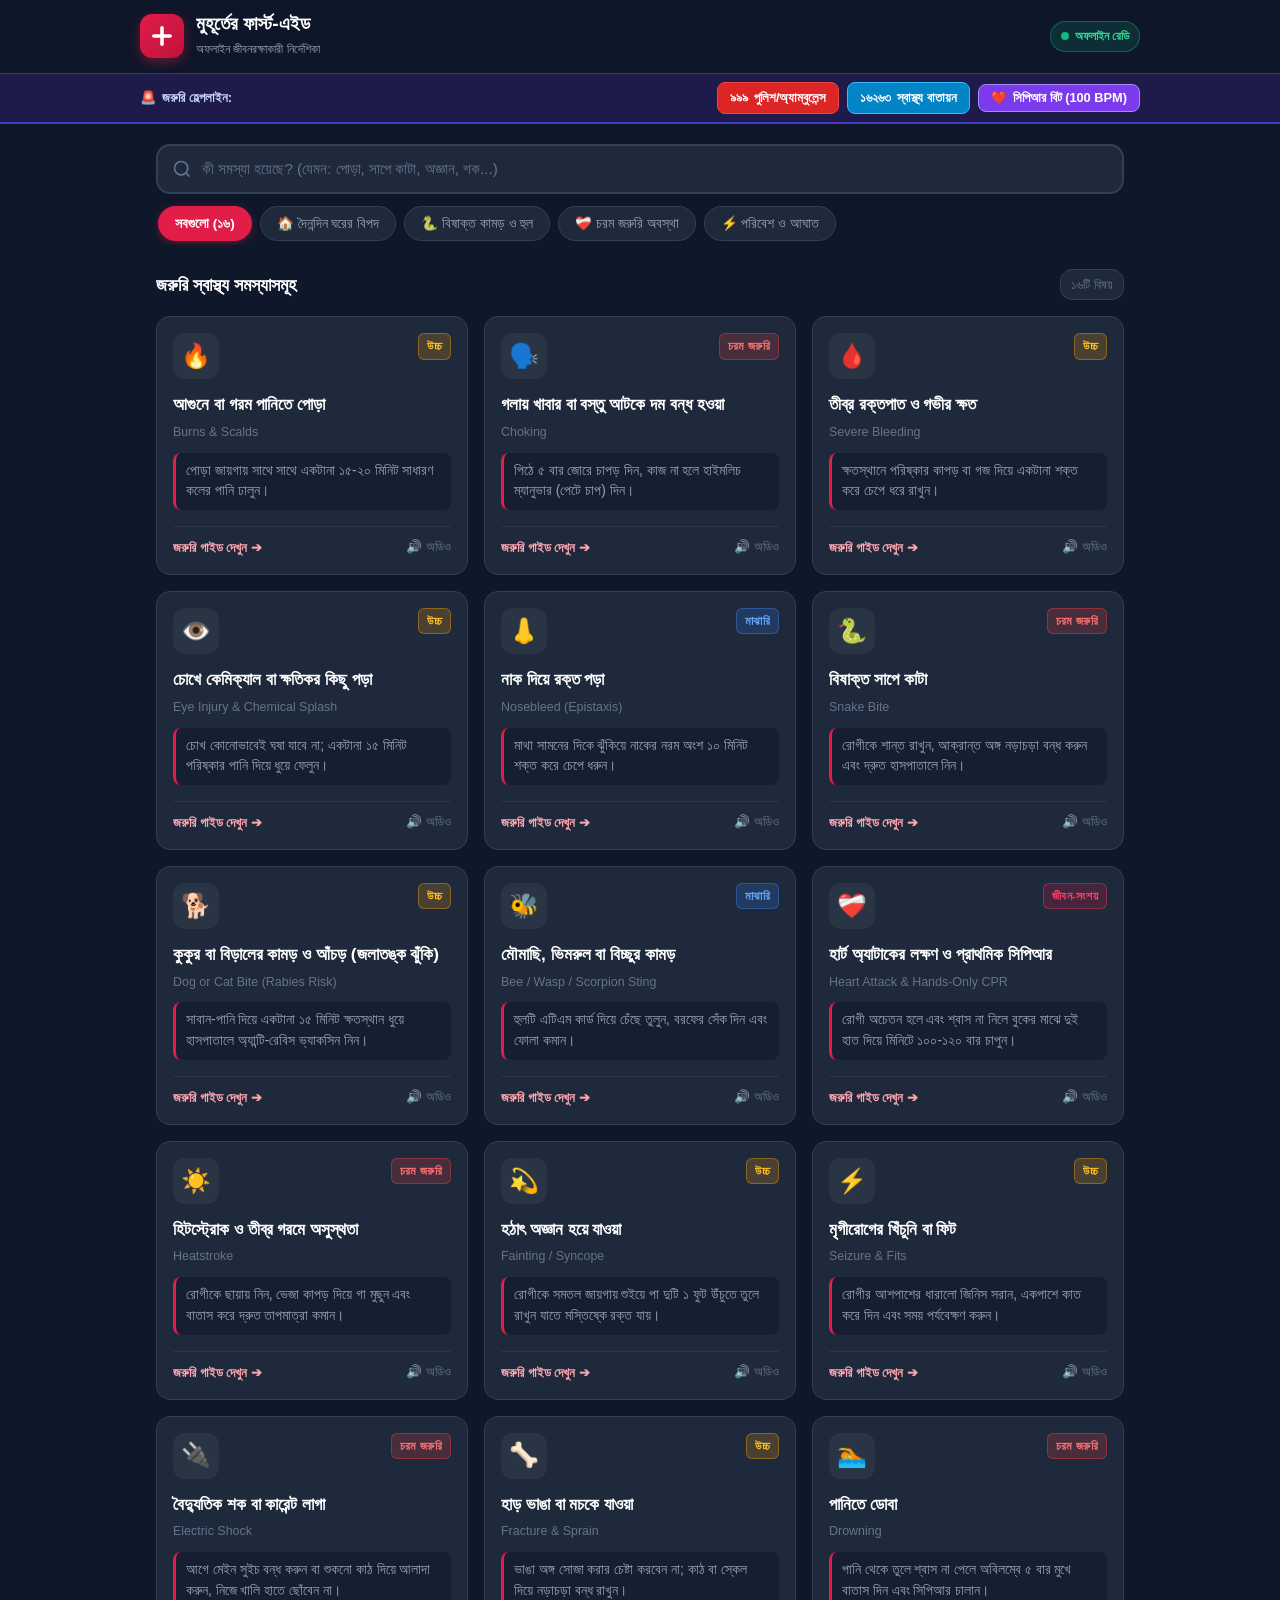
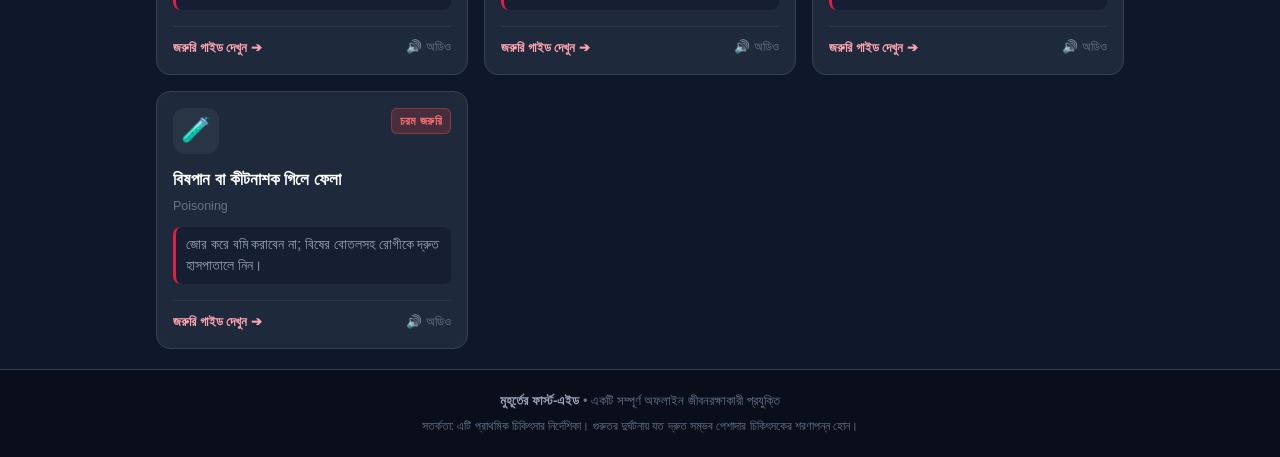
==== 1_FirstAid_App/index.html @ a6c72827 "feat: complete progressive web apps suite (FirstAid, ZeroWasteChef, WattSaver)" ====
<!DOCTYPE html>
<html lang="bn">
<head>
  <meta charset="UTF-8">
  <meta name="viewport" content="width=device-width, initial-scale=1.0, maximum-scale=1.0, user-scalable=no, viewport-fit=cover">
  <meta name="theme-color" content="#e11d48">
  <meta name="apple-mobile-web-app-capable" content="yes">
  <meta name="apple-mobile-web-app-status-bar-style" content="black-translucent">
  <meta name="description" content="বিপদের মুহূর্তে সঠিক প্রাথমিক চিকিৎসা ও জীবনরক্ষাকারী অফলাইন নির্দেশিকা। ইন্টারনেট ছাড়াই সম্পূর্ণ কার্যকর।">
  <title>মুহূর্তের ফার্স্ট-এইড | অফলাইন জরুরি প্রাথমিক চিকিৎসা</title>

  <!-- PWA Manifest & Icons -->
  <link rel="manifest" href="manifest.json">
  <link rel="icon" type="image/svg+xml" href="icons/favicon.svg">
  <link rel="apple-touch-icon" href="icons/icon-192.png">

  <!-- Stylesheet -->
  <link rel="stylesheet" href="style.css">
</head>
<body>
  <!-- Top App Navigation -->
  <header class="app-header">
    <div class="header-container">
      <div class="logo-area">
        <div class="logo-icon">
          <svg viewBox="0 0 24 24" width="28" height="28" fill="currentColor">
            <path d="M19 10.5h-5.5V5c0-.83-.67-1.5-1.5-1.5s-1.5.67-1.5 1.5v5.5H5c-.83 0-1.5.67-1.5 1.5s.67 1.5 1.5 1.5h5.5V19c0 .83.67 1.5 1.5 1.5s1.5-.67 1.5-1.5v-5.5H19c.83 0 1.5-.67 1.5-1.5s-.67-1.5-1.5-1.5z"/>
          </svg>
        </div>
        <div class="logo-text">
          <h1>মুহূর্তের ফার্স্ট-এইড</h1>
          <span class="tagline">অফলাইন জীবনরক্ষাকারী নির্দেশিকা</span>
        </div>
      </div>

      <div class="header-actions">
        <span class="offline-badge" id="offlineBadge" title="ইন্টারনেট ছাড়াই চলবে">
          <span class="pulse-dot"></span> অফলাইন রেডি
        </span>
        <button id="installBtn" class="btn-install" style="display: none;">
          <svg width="18" height="18" viewBox="0 0 24 24" fill="none" stroke="currentColor" stroke-width="2">
            <path d="M21 15v4a2 2 0 0 1-2 2H5a2 2 0 0 1-2-2v-4"></path>
            <polyline points="7 10 12 15 17 10"></polyline>
            <line x1="12" y1="15" x2="12" y2="3"></line>
          </svg>
          <span>অ্যাপ ইনস্টল</span>
        </button>
      </div>
    </div>
  </header>

  <!-- Sticky Emergency Quick Hotline Bar -->
  <div class="emergency-bar">
    <div class="emergency-bar-inner">
      <div class="emergency-alert-tag">
        <span class="alert-blink">🚨</span> <strong>জরুরি হেল্পলাইন:</strong>
      </div>
      <div class="hotline-links">
        <a href="tel:999" class="hotline-chip chip-999" title="জাতীয় জরুরি সেবা কল">
          <span class="chip-num">৯৯৯</span>
          <span class="chip-label">পুলিশ/অ্যাম্বুলেন্স</span>
        </a>
        <a href="tel:16263" class="hotline-chip chip-health" title="স্বাস্থ্য বাতায়ন সরকারি স্বাস্থ্য সেবা">
          <span class="chip-num">১৬২৬৩</span>
          <span class="chip-label">স্বাস্থ্য বাতায়ন</span>
        </a>
        <button id="btnCprRhythm" class="hotline-chip chip-cpr" title="সিপিআরের সঠিক রিদম শুনুন">
          <span class="chip-num">❤️</span>
          <span class="chip-label">সিপিআর বিট (100 BPM)</span>
        </button>
      </div>
    </div>
  </div>

  <main class="main-content">
    <!-- Hero / Search Section -->
    <section class="search-section">
      <div class="search-box">
        <svg class="search-icon" width="20" height="20" viewBox="0 0 24 24" fill="none" stroke="currentColor" stroke-width="2">
          <circle cx="11" cy="11" r="8"></circle>
          <line x1="21" y1="21" x2="16.65" y2="16.65"></line>
        </svg>
        <input 
          type="search" 
          id="searchInput" 
          placeholder="কী সমস্যা হয়েছে? (যেমন: পোড়া, সাপে কাটা, অজ্ঞান, শক...)" 
          autocomplete="off"
        >
        <button id="clearSearchBtn" class="clear-search" style="display: none;">✕</button>
      </div>

      <!-- Category Filter Pills -->
      <div class="category-scroll">
        <div class="category-pills" id="categoryPills">
          <button class="pill-btn active" data-category="all">সবগুলো (১৬)</button>
          <button class="pill-btn" data-category="home">🏠 দৈনন্দিন ঘরের বিপদ</button>
          <button class="pill-btn" data-category="bites">🐍 বিষাক্ত কামড় ও হুল</button>
          <button class="pill-btn" data-category="critical">❤️‍🩹 চরম জরুরি অবস্থা</button>
          <button class="pill-btn" data-category="trauma">⚡ পরিবেশ ও আঘাত</button>
        </div>
      </div>
    </section>

    <!-- Emergency Cases Grid -->
    <section class="cases-section">
      <div class="section-title-bar">
        <h2 id="sectionTitle">জরুরি স্বাস্থ্য সমস্যাসমূহ</h2>
        <span class="item-count" id="itemCount">১৬টি বিষয়</span>
      </div>

      <div class="cases-grid" id="casesGrid">
        <!-- Rendered dynamically by app.js -->
      </div>

      <!-- No Results State -->
      <div class="no-results" id="noResults" style="display: none;">
        <div class="no-results-icon">🔍</div>
        <h3>কোনো তথ্য খুঁজে পাওয়া যায়নি</h3>
        <p>অন্য কোনো শব্দ দিয়ে সার্চ করুন অথবা সরাসরি নিচের জরুরি নম্বরে কল করুন।</p>
        <a href="tel:999" class="btn-primary-call">জরুরি ৯৯৯ কল দিন</a>
      </div>
    </section>
  </main>

  <!-- Detail Modal / Drawer -->
  <div class="modal-overlay" id="detailModal" aria-hidden="true">
    <div class="modal-card">
      <!-- Modal Header -->
      <div class="modal-header">
        <div class="modal-title-wrap">
          <span class="modal-icon" id="modalIcon">🔥</span>
          <div>
            <span class="modal-category" id="modalCategory">দৈনন্দিন দুর্ঘটনা</span>
            <h3 class="modal-title" id="modalTitle">আগুনে বা গরম পানিতে পোড়া</h3>
            <span class="modal-sub" id="modalSub">Burns & Scalds</span>
          </div>
        </div>
        <button class="modal-close" id="modalCloseBtn" aria-label="বন্ধ করুন">✕</button>
      </div>

      <!-- Quick Audio Bar -->
      <div class="modal-audio-bar">
        <div class="audio-status">
          <span class="audio-wave-icon">🔊</span>
          <span id="audioStatusText">জরুরি বাংলায় শুনুন:</span>
        </div>
        <button id="voicePlayBtn" class="btn-voice">
          <span class="voice-btn-text">শুনুন</span>
        </button>
      </div>

      <!-- Modal Body -->
      <div class="modal-body">
        <!-- Quick Summary Box -->
        <div class="quick-summary-box">
          <strong>⚡ একনজরে করণীয়:</strong>
          <p id="modalQuickSummary">পোড়া জায়গায় সাথে সাথে একটানা ১৫-২০ মিনিট সাধারণ কলের পানি ঢালুন।</p>
        </div>

        <!-- Section: Do's (করণীয়) -->
        <div class="detail-block block-dos">
          <div class="block-heading">
            <span class="block-icon do-icon">✓</span>
            <h4>অবিলম্বে কী করবেন (সঠিক পদক্ষেপ)</h4>
          </div>
          <ol class="steps-list" id="modalDosList">
            <!-- Injected via JS -->
          </ol>
        </div>

        <!-- Section: Don'ts (বর্জনীয় / মারাত্মক ভুল) -->
        <div class="detail-block block-donts">
          <div class="block-heading">
            <span class="block-icon dont-icon">✕</span>
            <h4>মারাত্মক ভুল! যা ভুলেও করবেন না</h4>
          </div>
          <ul class="warning-list" id="modalDontsList">
            <!-- Injected via JS -->
          </ul>
        </div>

        <!-- Section: Hospital Red Flags -->
        <div class="detail-block block-hospital">
          <div class="block-heading">
            <span class="block-icon hospital-icon">🏥</span>
            <h4>কখন দ্রুত হাসপাতালে নেবেন</h4>
          </div>
          <ul class="hospital-list" id="modalHospitalList">
            <!-- Injected via JS -->
          </ul>
        </div>
      </div>

      <!-- Modal Footer Call Action -->
      <div class="modal-footer">
        <a href="tel:999" class="btn-emergency-action">
          <span>🚨 সাহায্য দরকার? ৯৯৯ ডায়াল করুন</span>
        </a>
      </div>
    </div>
  </div>

  <!-- CPR Beat Metronome Modal -->
  <div class="modal-overlay" id="cprModal" aria-hidden="true">
    <div class="modal-card cpr-card">
      <div class="modal-header">
        <div class="modal-title-wrap">
          <span class="modal-icon">❤️‍🩹</span>
          <div>
            <h3 class="modal-title">সিপিআর স্পিড গাইড</h3>
            <span class="modal-sub">সঠিক রিদমে বুকের চাপ বজায় রাখুন (১০০-১২০ BPM)</span>
          </div>
        </div>
        <button class="modal-close" id="cprCloseBtn">✕</button>
      </div>
      <div class="cpr-body">
        <p class="cpr-instructions">
          রোগী অচেতন ও শ্বাসহীন হলে বুকের ঠিক মাঝখানে দুই হাতের তালু দিয়ে নিচের স্পন্দনের তালে তালে প্রতি মিনিটে ১০০-১২০ বার জোরে চাপ দিন (Push Hard & Fast)।
        </p>
        <div class="cpr-visualizer">
          <div class="cpr-heart" id="cprHeart">💓</div>
          <div class="cpr-bpm" id="cprBpmCount">১১০ BPM</div>
          <span class="cpr-note">প্রতিটি বিটের সাথে বুকে ২ ইঞ্চি গভীরে চাপুন</span>
        </div>
        <button id="cprToggleBtn" class="btn-cpr-toggle">▶ বিট চালু করুন</button>
      </div>
    </div>
  </div>

  <!-- PWA Install Guide Bottom Banner -->
  <div class="install-banner" id="installBanner" style="display: none;">
    <div class="install-banner-content">
      <img src="icons/icon-192.png" alt="App Icon" class="install-banner-img">
      <div>
        <strong>মোবাইলে ইনস্টল করুন</strong>
        <p>ইন্টারনেট ছাড়াই এক ক্লিকে অফলাইনে ব্যবহারের জন্য</p>
      </div>
    </div>
    <div class="install-banner-actions">
      <button id="bannerInstallBtn" class="btn-banner-install">ইনস্টল</button>
      <button id="bannerDismissBtn" class="btn-banner-dismiss">পরে</button>
    </div>
  </div>

  <!-- Footer -->
  <footer class="app-footer">
    <p><strong>মুহূর্তের ফার্স্ট-এইড</strong> • একটি সম্পূর্ণ অফলাইন জীবনরক্ষাকারী প্রযুক্তি</p>
    <p class="disclaimer">সতর্কতা: এটি প্রাথমিক চিকিৎসার নির্দেশিকা। গুরুতর দুর্ঘটনায় যত দ্রুত সম্ভব পেশাদার চিকিৎসকের শরণাপন্ন হোন।</p>
  </footer>

  <!-- Scripts -->
  <script src="data.js"></script>
  <script src="app.js"></script>
</body>
</html>
---- 1_FirstAid_App/style.css ----
/* --- Root Variables & Design System --- */
:root {
  --primary: #e11d48;
  --primary-dark: #be123c;
  --primary-light: #ffe4e6;
  --bg-dark: #0f172a;
  --bg-card: #1e293b;
  --bg-card-hover: #334155;
  --text-main: #f8fafc;
  --text-muted: #94a3b8;
  --text-dim: #64748b;
  --border-color: #334155;
  
  --color-dos: #10b981;
  --color-dos-bg: rgba(16, 185, 129, 0.12);
  --color-donts: #ef4444;
  --color-donts-bg: rgba(239, 68, 68, 0.12);
  --color-warn: #f59e0b;
  --color-hospital-bg: rgba(59, 130, 246, 0.12);
  --color-hospital: #3b82f6;

  --radius-sm: 8px;
  --radius-md: 14px;
  --radius-lg: 20px;
  --shadow-card: 0 4px 20px -2px rgba(0, 0, 0, 0.4);
  --font-family: 'Hind Siliguri', 'Kalpurush', 'SolaimanLipi', -apple-system, BlinkMacSystemFont, 'Segoe UI', Roboto, sans-serif;
}

/* --- Base & Reset --- */
* {
  box-sizing: border-box;
  margin: 0;
  padding: 0;
  -webkit-tap-highlight-color: rgba(225, 29, 72, 0.2);
  touch-action: manipulation;
}

html {
  overscroll-behavior-y: contain;
}

body {
  font-family: var(--font-family);
  background-color: var(--bg-dark);
  color: var(--text-main);
  line-height: 1.6;
  min-height: 100vh;
  min-height: -webkit-fill-available;
  display: flex;
  flex-direction: column;
  padding-bottom: env(safe-area-inset-bottom);
}

/* --- Header --- */
.app-header {
  background: rgba(15, 23, 42, 0.95);
  backdrop-filter: blur(12px);
  position: sticky;
  top: 0;
  z-index: 100;
  border-bottom: 1px solid var(--border-color);
  padding: 12px 16px;
}

.header-container {
  max-width: 1000px;
  margin: 0 auto;
  display: flex;
  align-items: center;
  justify-content: space-between;
}

.logo-area {
  display: flex;
  align-items: center;
  gap: 12px;
}

.logo-icon {
  width: 44px;
  height: 44px;
  background: linear-gradient(135deg, var(--primary), var(--primary-dark));
  color: white;
  border-radius: 12px;
  display: flex;
  align-items: center;
  justify-content: center;
  box-shadow: 0 4px 12px rgba(225, 29, 72, 0.4);
}

.logo-text h1 {
  font-size: 1.2rem;
  font-weight: 700;
  color: white;
  line-height: 1.2;
}

.logo-text .tagline {
  font-size: 0.78rem;
  color: var(--text-muted);
}

.header-actions {
  display: flex;
  align-items: center;
  gap: 10px;
}

.offline-badge {
  display: inline-flex;
  align-items: center;
  gap: 6px;
  background: rgba(16, 185, 129, 0.15);
  border: 1px solid rgba(16, 185, 129, 0.4);
  color: #34d399;
  font-size: 0.75rem;
  font-weight: 600;
  padding: 5px 10px;
  border-radius: 20px;
}

.pulse-dot {
  width: 8px;
  height: 8px;
  background-color: #10b981;
  border-radius: 50%;
  animation: pulse 2s infinite;
}

@keyframes pulse {
  0% { transform: scale(0.9); opacity: 0.8; }
  50% { transform: scale(1.3); opacity: 1; }
  100% { transform: scale(0.9); opacity: 0.8; }
}

.btn-install {
  display: inline-flex;
  align-items: center;
  gap: 6px;
  background: var(--primary);
  color: white;
  border: none;
  font-family: inherit;
  font-size: 0.82rem;
  font-weight: 600;
  padding: 6px 14px;
  border-radius: 20px;
  cursor: pointer;
  transition: all 0.2s;
  box-shadow: 0 2px 8px rgba(225, 29, 72, 0.35);
}

.btn-install:hover {
  background: var(--primary-dark);
  transform: translateY(-1px);
}

/* --- Emergency Hotline Bar --- */
.emergency-bar {
  background: #1e1b4b;
  border-bottom: 2px solid #4338ca;
  padding: 8px 16px;
}

.emergency-bar-inner {
  max-width: 1000px;
  margin: 0 auto;
  display: flex;
  align-items: center;
  justify-content: space-between;
  flex-wrap: wrap;
  gap: 8px;
}

.emergency-alert-tag {
  display: flex;
  align-items: center;
  gap: 6px;
  font-size: 0.82rem;
  color: #c7d2fe;
}

.alert-blink {
  animation: blink 1.2s infinite;
}

@keyframes blink {
  0%, 100% { opacity: 1; }
  50% { opacity: 0.3; }
}

.hotline-links {
  display: flex;
  align-items: center;
  gap: 8px;
  flex-wrap: wrap;
}

.hotline-chip {
  display: inline-flex;
  align-items: center;
  gap: 6px;
  text-decoration: none;
  font-size: 0.8rem;
  font-weight: 600;
  padding: 5px 12px;
  border-radius: 8px;
  transition: transform 0.15s ease;
}

.hotline-chip:hover {
  transform: translateY(-2px);
}

.chip-999 {
  background: #dc2626;
  color: white;
  border: 1px solid #ef4444;
}

.chip-health {
  background: #0284c7;
  color: white;
  border: 1px solid #38bdf8;
}

.chip-cpr {
  background: #7c3aed;
  color: white;
  border: 1px solid #a78bfa;
  cursor: pointer;
  font-family: inherit;
}

/* --- Main Layout --- */
.main-content {
  flex: 1;
  max-width: 1000px;
  margin: 0 auto;
  width: 100%;
  padding: 20px 16px;
}

/* --- Search & Filter Section --- */
.search-section {
  margin-bottom: 24px;
}

.search-box {
  position: relative;
  display: flex;
  align-items: center;
  background: var(--bg-card);
  border: 2px solid var(--border-color);
  border-radius: var(--radius-md);
  padding: 6px 14px;
  transition: border-color 0.2s, box-shadow 0.2s;
}

.search-box:focus-within {
  border-color: var(--primary);
  box-shadow: 0 0 0 3px rgba(225, 29, 72, 0.2);
}

.search-icon {
  color: var(--text-dim);
  margin-right: 10px;
  flex-shrink: 0;
}

.search-box input {
  width: 100%;
  background: transparent;
  border: none;
  outline: none;
  color: white;
  font-family: inherit;
  font-size: 1rem;
  padding: 8px 0;
}

.search-box input::placeholder {
  color: var(--text-dim);
  font-size: 0.95rem;
}

.clear-search {
  background: var(--border-color);
  border: none;
  color: var(--text-muted);
  width: 24px;
  height: 24px;
  border-radius: 50%;
  cursor: pointer;
  font-size: 0.75rem;
  display: flex;
  align-items: center;
  justify-content: center;
}

.category-scroll {
  overflow-x: auto;
  padding: 12px 2px 4px 2px;
  scrollbar-width: none;
}

.category-scroll::-webkit-scrollbar {
  display: none;
}

.category-pills {
  display: flex;
  gap: 8px;
  width: max-content;
}

.pill-btn {
  background: var(--bg-card);
  color: var(--text-muted);
  border: 1px solid var(--border-color);
  font-family: inherit;
  font-size: 0.85rem;
  font-weight: 500;
  padding: 8px 16px;
  border-radius: 30px;
  cursor: pointer;
  transition: all 0.2s;
  white-space: nowrap;
}

.pill-btn:hover {
  background: var(--bg-card-hover);
  color: white;
}

.pill-btn.active {
  background: var(--primary);
  color: white;
  border-color: var(--primary);
  font-weight: 600;
  box-shadow: 0 2px 8px rgba(225, 29, 72, 0.35);
}

/* --- Section Heading --- */
.section-title-bar {
  display: flex;
  align-items: center;
  justify-content: space-between;
  margin-bottom: 16px;
}

.section-title-bar h2 {
  font-size: 1.15rem;
  font-weight: 600;
  color: white;
}

.item-count {
  font-size: 0.82rem;
  color: var(--text-dim);
  background: var(--bg-card);
  padding: 4px 10px;
  border-radius: 12px;
  border: 1px solid var(--border-color);
}

/* --- Case Cards Grid --- */
.cases-grid {
  display: grid;
  grid-template-columns: repeat(auto-fill, minmax(280px, 1fr));
  gap: 16px;
}

.case-card {
  background: var(--bg-card);
  border: 1px solid var(--border-color);
  border-radius: var(--radius-md);
  padding: 16px;
  display: flex;
  flex-direction: column;
  justify-content: space-between;
  cursor: pointer;
  transition: transform 0.2s, border-color 0.2s, box-shadow 0.2s;
  position: relative;
  overflow: hidden;
}

.case-card:hover {
  transform: translateY(-3px);
  border-color: rgba(225, 29, 72, 0.5);
  box-shadow: var(--shadow-card);
}

.card-top {
  display: flex;
  align-items: flex-start;
  justify-content: space-between;
  margin-bottom: 12px;
}

.card-icon-wrap {
  width: 46px;
  height: 46px;
  background: rgba(255, 255, 255, 0.05);
  border-radius: 12px;
  display: flex;
  align-items: center;
  justify-content: center;
  font-size: 1.5rem;
}

.severity-tag {
  font-size: 0.72rem;
  font-weight: 600;
  padding: 3px 8px;
  border-radius: 6px;
  letter-spacing: 0.3px;
}

.sev-জীবন-সংশয় {
  background: rgba(225, 29, 72, 0.2);
  color: #f43f5e;
  border: 1px solid rgba(244, 63, 94, 0.4);
}

.sev-চরম-জরুরি {
  background: rgba(239, 68, 68, 0.2);
  color: #f87171;
  border: 1px solid rgba(239, 68, 68, 0.4);
}

.sev-উচ্চ {
  background: rgba(245, 158, 11, 0.2);
  color: #fbbf24;
  border: 1px solid rgba(245, 158, 11, 0.4);
}

.sev-মাঝারি {
  background: rgba(59, 130, 246, 0.2);
  color: #60a5fa;
  border: 1px solid rgba(59, 130, 246, 0.4);
}

.case-card h3 {
  font-size: 1.08rem;
  font-weight: 600;
  color: white;
  margin-bottom: 4px;
}

.case-card .english-title {
  font-size: 0.78rem;
  color: var(--text-dim);
  margin-bottom: 10px;
}

.card-summary {
  font-size: 0.86rem;
  color: var(--text-muted);
  line-height: 1.5;
  margin-bottom: 16px;
  background: rgba(15, 23, 42, 0.5);
  padding: 8px 10px;
  border-radius: var(--radius-sm);
  border-left: 3px solid var(--primary);
}

.card-footer-action {
  display: flex;
  align-items: center;
  justify-content: space-between;
  border-top: 1px solid rgba(255, 255, 255, 0.06);
  padding-top: 10px;
}

.view-guide-link {
  font-size: 0.82rem;
  font-weight: 600;
  color: #fda4af;
  display: flex;
  align-items: center;
  gap: 4px;
}

.card-voice-indicator {
  font-size: 0.8rem;
  color: var(--text-dim);
}

/* --- No Results --- */
.no-results {
  text-align: center;
  padding: 40px 20px;
  background: var(--bg-card);
  border-radius: var(--radius-md);
  border: 1px dashed var(--border-color);
}

.no-results-icon {
  font-size: 2.5rem;
  margin-bottom: 10px;
}

.no-results h3 {
  font-size: 1.15rem;
  margin-bottom: 8px;
}

.no-results p {
  color: var(--text-muted);
  font-size: 0.9rem;
  margin-bottom: 16px;
}

.btn-primary-call {
  display: inline-block;
  background: var(--primary);
  color: white;
  text-decoration: none;
  font-weight: 600;
  padding: 10px 20px;
  border-radius: var(--radius-sm);
}

/* --- Modal Overlay & Card --- */
.modal-overlay {
  position: fixed;
  inset: 0;
  background: rgba(0, 0, 0, 0.75);
  backdrop-filter: blur(8px);
  z-index: 1000;
  display: none;
  align-items: flex-end;
  justify-content: center;
  opacity: 0;
  transition: opacity 0.25s ease;
}

.modal-overlay.active {
  display: flex;
  opacity: 1;
}

.modal-card {
  background: #1e293b;
  width: 100%;
  max-width: 760px;
  max-height: 90vh;
  border-radius: 24px 24px 0 0;
  border: 1px solid var(--border-color);
  border-bottom: none;
  display: flex;
  flex-direction: column;
  overflow: hidden;
  transform: translateY(40px);
  transition: transform 0.25s cubic-bezier(0.16, 1, 0.3, 1);
  box-shadow: 0 -10px 30px rgba(0, 0, 0, 0.6);
  padding-bottom: env(safe-area-inset-bottom);
}

.modal-overlay.active .modal-card {
  transform: translateY(0);
}

@media (min-width: 768px) {
  .modal-overlay {
    align-items: center;
    padding: 20px;
  }
  .modal-card {
    border-radius: 20px;
    border-bottom: 1px solid var(--border-color);
    max-height: 85vh;
  }
}

.modal-header {
  padding: 16px 20px;
  background: #0f172a;
  border-bottom: 1px solid var(--border-color);
  display: flex;
  align-items: flex-start;
  justify-content: space-between;
}

.modal-title-wrap {
  display: flex;
  align-items: center;
  gap: 14px;
}

.modal-icon {
  font-size: 2rem;
  width: 52px;
  height: 52px;
  background: var(--bg-card);
  border-radius: 14px;
  display: flex;
  align-items: center;
  justify-content: center;
  border: 1px solid var(--border-color);
}

.modal-category {
  font-size: 0.75rem;
  color: var(--primary);
  font-weight: 600;
  text-transform: uppercase;
}

.modal-title {
  font-size: 1.25rem;
  color: white;
  line-height: 1.3;
}

.modal-sub {
  font-size: 0.8rem;
  color: var(--text-dim);
}

.modal-close {
  background: var(--bg-card);
  border: 1px solid var(--border-color);
  color: var(--text-muted);
  width: 36px;
  height: 36px;
  border-radius: 50%;
  font-size: 1rem;
  cursor: pointer;
  display: flex;
  align-items: center;
  justify-content: center;
  transition: all 0.2s;
}

.modal-close:hover {
  background: var(--primary);
  color: white;
  border-color: var(--primary);
}

/* --- Modal Audio Bar --- */
.modal-audio-bar {
  background: #172033;
  padding: 10px 20px;
  border-bottom: 1px solid var(--border-color);
  display: flex;
  align-items: center;
  justify-content: space-between;
}

.audio-status {
  display: flex;
  align-items: center;
  gap: 8px;
  font-size: 0.85rem;
  color: var(--text-muted);
}

.btn-voice {
  background: linear-gradient(135deg, #2563eb, #1d4ed8);
  color: white;
  border: none;
  padding: 6px 14px;
  border-radius: 20px;
  font-family: inherit;
  font-size: 0.82rem;
  font-weight: 600;
  cursor: pointer;
  display: flex;
  align-items: center;
  gap: 6px;
  transition: opacity 0.2s;
}

.btn-voice:hover {
  opacity: 0.9;
}

.btn-voice.speaking {
  background: #dc2626;
  animation: pulse 1.5s infinite;
}

/* --- Modal Content Blocks --- */
.modal-body {
  padding: 20px;
  overflow-y: auto;
  flex: 1;
  display: flex;
  flex-direction: column;
  gap: 18px;
}

.quick-summary-box {
  background: rgba(225, 29, 72, 0.1);
  border: 1px solid rgba(225, 29, 72, 0.3);
  padding: 12px 14px;
  border-radius: var(--radius-sm);
  color: #fecdd3;
  font-size: 0.92rem;
}

.quick-summary-box strong {
  color: white;
  display: block;
  margin-bottom: 2px;
}

.detail-block {
  border-radius: var(--radius-md);
  padding: 16px;
}

.block-dos {
  background: var(--color-dos-bg);
  border: 1px solid rgba(16, 185, 129, 0.3);
}

.block-donts {
  background: var(--color-donts-bg);
  border: 1px solid rgba(239, 68, 68, 0.35);
}

.block-hospital {
  background: var(--color-hospital-bg);
  border: 1px solid rgba(59, 130, 246, 0.3);
}

.block-heading {
  display: flex;
  align-items: center;
  gap: 8px;
  margin-bottom: 12px;
}

.block-icon {
  width: 24px;
  height: 24px;
  border-radius: 50%;
  display: flex;
  align-items: center;
  justify-content: center;
  font-size: 0.8rem;
  font-weight: 700;
}

.do-icon {
  background: var(--color-dos);
  color: #064e3b;
}

.dont-icon {
  background: var(--color-donts);
  color: white;
}

.hospital-icon {
  background: var(--color-hospital);
  color: white;
}

.block-heading h4 {
  font-size: 1rem;
  font-weight: 600;
  color: white;
}

.steps-list {
  padding-left: 20px;
  display: flex;
  flex-direction: column;
  gap: 10px;
  font-size: 0.92rem;
  color: #e2e8f0;
}

.steps-list li::marker {
  color: #34d399;
  font-weight: 700;
}

.warning-list, .hospital-list {
  list-style: none;
  display: flex;
  flex-direction: column;
  gap: 10px;
  font-size: 0.92rem;
}

.warning-list li {
  position: relative;
  padding-left: 24px;
  color: #fca5a5;
}

.warning-list li::before {
  content: "⚠️";
  position: absolute;
  left: 0;
  top: 1px;
  font-size: 0.85rem;
}

.hospital-list li {
  position: relative;
  padding-left: 24px;
  color: #93c5fd;
}

.hospital-list li::before {
  content: "🚩";
  position: absolute;
  left: 0;
  top: 1px;
  font-size: 0.85rem;
}

.modal-footer {
  padding: 14px 20px;
  background: #0f172a;
  border-top: 1px solid var(--border-color);
}

.btn-emergency-action {
  display: flex;
  align-items: center;
  justify-content: center;
  width: 100%;
  background: linear-gradient(135deg, #dc2626, #b91c1c);
  color: white;
  text-decoration: none;
  font-weight: 700;
  font-size: 1rem;
  padding: 12px;
  border-radius: var(--radius-sm);
  box-shadow: 0 4px 14px rgba(220, 38, 38, 0.4);
  transition: transform 0.15s;
}

.btn-emergency-action:hover {
  transform: translateY(-2px);
}

/* --- CPR Metronome Modal --- */
.cpr-card {
  max-width: 480px;
  text-align: center;
}

.cpr-body {
  padding: 24px 20px;
  display: flex;
  flex-direction: column;
  align-items: center;
  gap: 16px;
}

.cpr-instructions {
  font-size: 0.9rem;
  color: var(--text-muted);
}

.cpr-visualizer {
  display: flex;
  flex-direction: column;
  align-items: center;
  margin: 10px 0;
}

.cpr-heart {
  font-size: 4rem;
  transition: transform 0.1s;
}

.cpr-heart.beating {
  animation: heartPulse 0.545s infinite cubic-bezier(0.215, 0.61, 0.355, 1);
}

@keyframes heartPulse {
  0% { transform: scale(1); }
  25% { transform: scale(1.35); }
  40% { transform: scale(1.1); }
  60% { transform: scale(1.25); }
  100% { transform: scale(1); }
}

.cpr-bpm {
  font-size: 1.8rem;
  font-weight: 800;
  color: #f43f5e;
}

.cpr-note {
  font-size: 0.8rem;
  color: var(--text-dim);
}

.btn-cpr-toggle {
  background: var(--primary);
  color: white;
  border: none;
  font-family: inherit;
  font-size: 1rem;
  font-weight: 600;
  padding: 10px 24px;
  border-radius: 30px;
  cursor: pointer;
  box-shadow: 0 4px 12px rgba(225, 29, 72, 0.3);
}

/* --- PWA Install Banner --- */
.install-banner {
  position: fixed;
  bottom: 16px;
  left: 16px;
  right: 16px;
  max-width: 500px;
  margin: 0 auto;
  background: #1e293b;
  border: 1px solid var(--primary);
  border-radius: var(--radius-md);
  padding: 12px 16px;
  display: flex;
  align-items: center;
  justify-content: space-between;
  box-shadow: 0 8px 30px rgba(0, 0, 0, 0.6);
  z-index: 99;
}

.install-banner-content {
  display: flex;
  align-items: center;
  gap: 12px;
}

.install-banner-img {
  width: 44px;
  height: 44px;
  border-radius: 10px;
}

.install-banner-content strong {
  font-size: 0.95rem;
  color: white;
  display: block;
}

.install-banner-content p {
  font-size: 0.78rem;
  color: var(--text-muted);
}

.install-banner-actions {
  display: flex;
  gap: 8px;
}

.btn-banner-install {
  background: var(--primary);
  color: white;
  border: none;
  font-family: inherit;
  font-size: 0.85rem;
  font-weight: 600;
  padding: 6px 14px;
  border-radius: var(--radius-sm);
  cursor: pointer;
}

.btn-banner-dismiss {
  background: transparent;
  color: var(--text-dim);
  border: none;
  font-family: inherit;
  font-size: 0.82rem;
  padding: 6px 8px;
  cursor: pointer;
}

/* --- Back Button Exit Toast (ডাবল ক্লিক সতর্কবার্তা) --- */
.back-toast {
  position: fixed;
  bottom: 85px;
  left: 50%;
  transform: translateX(-50%) translateY(20px);
  background: rgba(15, 23, 42, 0.95);
  border: 1.5px solid var(--primary);
  color: #ffffff;
  padding: 10px 22px;
  border-radius: 30px;
  font-size: 0.9rem;
  font-weight: 600;
  box-shadow: 0 10px 30px rgba(0, 0, 0, 0.7);
  z-index: 9999;
  opacity: 0;
  pointer-events: none;
  transition: opacity 0.25s ease, transform 0.25s cubic-bezier(0.16, 1, 0.3, 1);
  white-space: nowrap;
  backdrop-filter: blur(10px);
}

.back-toast.show {
  opacity: 1;
  transform: translateX(-50%) translateY(0);
}

/* --- Footer --- */
.app-footer {
  margin-top: auto;
  background: #090e1a;
  border-top: 1px solid var(--border-color);
  padding: 20px 16px;
  text-align: center;
  font-size: 0.82rem;
  color: var(--text-dim);
}

.app-footer strong {
  color: var(--text-muted);
}

.disclaimer {
  margin-top: 6px;
  font-size: 0.75rem;
  color: #64748b;
  max-width: 600px;
  margin-left: auto;
  margin-right: auto;
}
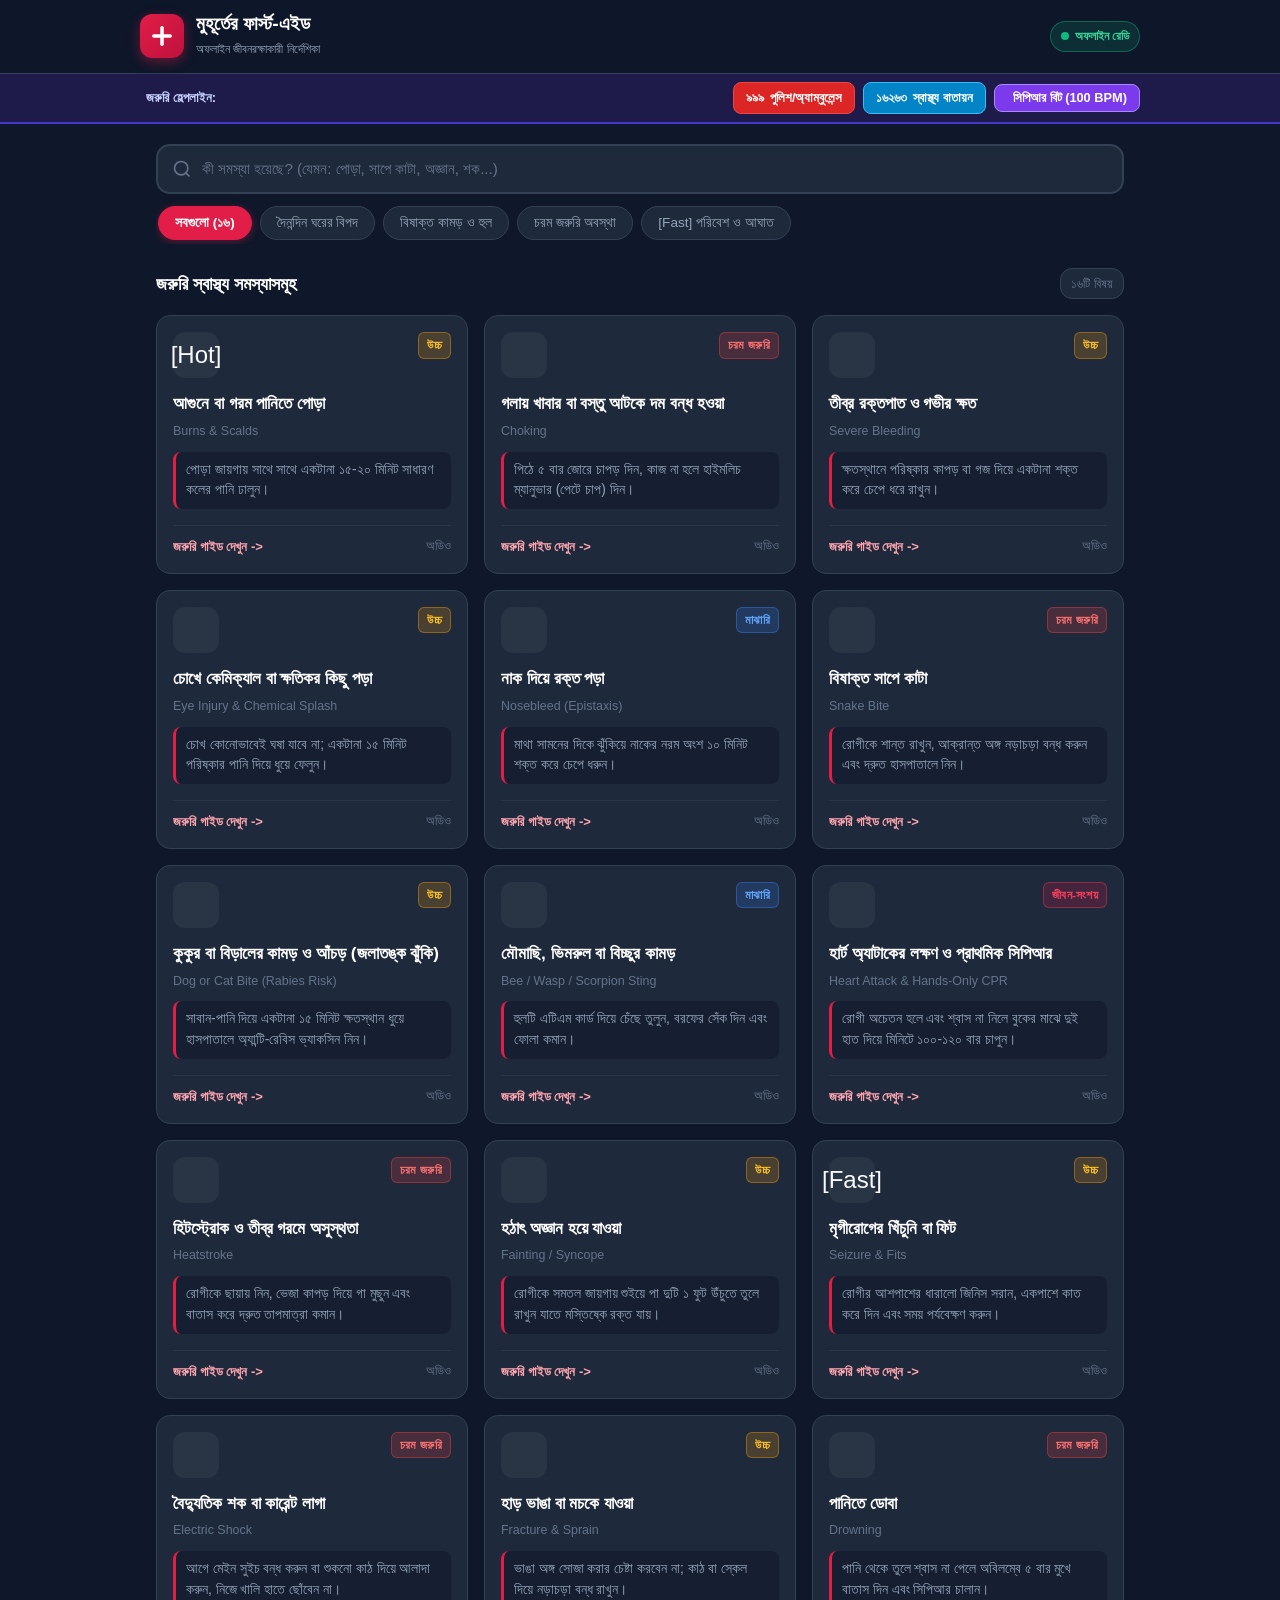
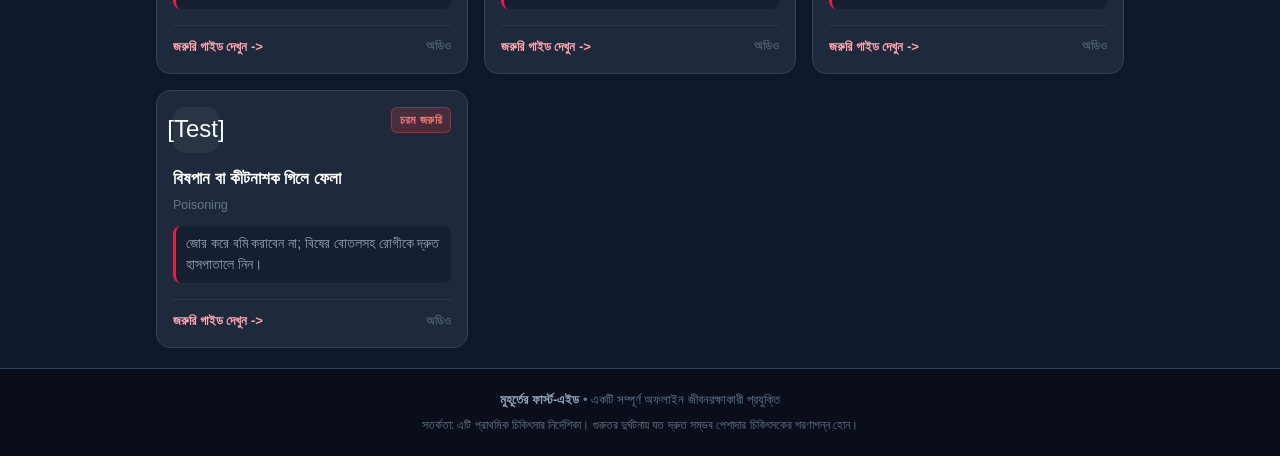
==== commit c265e563: "chore: remove emojis and dingbats across project codebase" ====
--- a/1_FirstAid_App/index.html
+++ b/1_FirstAid_App/index.html
@@ -53,7 +53,7 @@
   <div class="emergency-bar">
     <div class="emergency-bar-inner">
       <div class="emergency-alert-tag">
-        <span class="alert-blink">🚨</span> <strong>জরুরি হেল্পলাইন:</strong>
+        <span class="alert-blink"></span> <strong>জরুরি হেল্পলাইন:</strong>
       </div>
       <div class="hotline-links">
         <a href="tel:999" class="hotline-chip chip-999" title="জাতীয় জরুরি সেবা কল">
@@ -65,7 +65,7 @@
           <span class="chip-label">স্বাস্থ্য বাতায়ন</span>
         </a>
         <button id="btnCprRhythm" class="hotline-chip chip-cpr" title="সিপিআরের সঠিক রিদম শুনুন">
-          <span class="chip-num">❤️</span>
+          <span class="chip-num">️</span>
           <span class="chip-label">সিপিআর বিট (100 BPM)</span>
         </button>
       </div>
@@ -86,17 +86,17 @@
           placeholder="কী সমস্যা হয়েছে? (যেমন: পোড়া, সাপে কাটা, অজ্ঞান, শক...)" 
           autocomplete="off"
         >
-        <button id="clearSearchBtn" class="clear-search" style="display: none;">✕</button>
+        <button id="clearSearchBtn" class="clear-search" style="display: none;"></button>
       </div>
 
       <!-- Category Filter Pills -->
       <div class="category-scroll">
         <div class="category-pills" id="categoryPills">
           <button class="pill-btn active" data-category="all">সবগুলো (১৬)</button>
-          <button class="pill-btn" data-category="home">🏠 দৈনন্দিন ঘরের বিপদ</button>
-          <button class="pill-btn" data-category="bites">🐍 বিষাক্ত কামড় ও হুল</button>
-          <button class="pill-btn" data-category="critical">❤️‍🩹 চরম জরুরি অবস্থা</button>
-          <button class="pill-btn" data-category="trauma">⚡ পরিবেশ ও আঘাত</button>
+          <button class="pill-btn" data-category="home"> দৈনন্দিন ঘরের বিপদ</button>
+          <button class="pill-btn" data-category="bites"> বিষাক্ত কামড় ও হুল</button>
+          <button class="pill-btn" data-category="critical"> চরম জরুরি অবস্থা</button>
+          <button class="pill-btn" data-category="trauma">[Fast] পরিবেশ ও আঘাত</button>
         </div>
       </div>
     </section>
@@ -114,7 +114,7 @@
 
       <!-- No Results State -->
       <div class="no-results" id="noResults" style="display: none;">
-        <div class="no-results-icon">🔍</div>
+        <div class="no-results-icon"></div>
         <h3>কোনো তথ্য খুঁজে পাওয়া যায়নি</h3>
         <p>অন্য কোনো শব্দ দিয়ে সার্চ করুন অথবা সরাসরি নিচের জরুরি নম্বরে কল করুন।</p>
         <a href="tel:999" class="btn-primary-call">জরুরি ৯৯৯ কল দিন</a>
@@ -128,20 +128,20 @@
       <!-- Modal Header -->
       <div class="modal-header">
         <div class="modal-title-wrap">
-          <span class="modal-icon" id="modalIcon">🔥</span>
+          <span class="modal-icon" id="modalIcon"></span>
           <div>
             <span class="modal-category" id="modalCategory">দৈনন্দিন দুর্ঘটনা</span>
             <h3 class="modal-title" id="modalTitle">আগুনে বা গরম পানিতে পোড়া</h3>
             <span class="modal-sub" id="modalSub">Burns & Scalds</span>
           </div>
         </div>
-        <button class="modal-close" id="modalCloseBtn" aria-label="বন্ধ করুন">✕</button>
+        <button class="modal-close" id="modalCloseBtn" aria-label="বন্ধ করুন"></button>
       </div>
 
       <!-- Quick Audio Bar -->
       <div class="modal-audio-bar">
         <div class="audio-status">
-          <span class="audio-wave-icon">🔊</span>
+          <span class="audio-wave-icon"></span>
           <span id="audioStatusText">জরুরি বাংলায় শুনুন:</span>
         </div>
         <button id="voicePlayBtn" class="btn-voice">
@@ -153,14 +153,14 @@
       <div class="modal-body">
         <!-- Quick Summary Box -->
         <div class="quick-summary-box">
-          <strong>⚡ একনজরে করণীয়:</strong>
+          <strong>একনজরে করণীয়:</strong>
           <p id="modalQuickSummary">পোড়া জায়গায় সাথে সাথে একটানা ১৫-২০ মিনিট সাধারণ কলের পানি ঢালুন।</p>
         </div>
 
         <!-- Section: Do's (করণীয়) -->
         <div class="detail-block block-dos">
           <div class="block-heading">
-            <span class="block-icon do-icon">✓</span>
+            <span class="block-icon do-icon"></span>
             <h4>অবিলম্বে কী করবেন (সঠিক পদক্ষেপ)</h4>
           </div>
           <ol class="steps-list" id="modalDosList">
@@ -171,7 +171,7 @@
         <!-- Section: Don'ts (বর্জনীয় / মারাত্মক ভুল) -->
         <div class="detail-block block-donts">
           <div class="block-heading">
-            <span class="block-icon dont-icon">✕</span>
+            <span class="block-icon dont-icon"></span>
             <h4>মারাত্মক ভুল! যা ভুলেও করবেন না</h4>
           </div>
           <ul class="warning-list" id="modalDontsList">
@@ -182,7 +182,7 @@
         <!-- Section: Hospital Red Flags -->
         <div class="detail-block block-hospital">
           <div class="block-heading">
-            <span class="block-icon hospital-icon">🏥</span>
+            <span class="block-icon hospital-icon"></span>
             <h4>কখন দ্রুত হাসপাতালে নেবেন</h4>
           </div>
           <ul class="hospital-list" id="modalHospitalList">
@@ -194,7 +194,7 @@
       <!-- Modal Footer Call Action -->
       <div class="modal-footer">
         <a href="tel:999" class="btn-emergency-action">
-          <span>🚨 সাহায্য দরকার? ৯৯৯ ডায়াল করুন</span>
+          <span>সাহায্য দরকার? ৯৯৯ ডায়াল করুন</span>
         </a>
       </div>
     </div>
@@ -205,24 +205,24 @@
     <div class="modal-card cpr-card">
       <div class="modal-header">
         <div class="modal-title-wrap">
-          <span class="modal-icon">❤️‍🩹</span>
+          <span class="modal-icon">️‍</span>
           <div>
             <h3 class="modal-title">সিপিআর স্পিড গাইড</h3>
             <span class="modal-sub">সঠিক রিদমে বুকের চাপ বজায় রাখুন (১০০-১২০ BPM)</span>
           </div>
         </div>
-        <button class="modal-close" id="cprCloseBtn">✕</button>
+        <button class="modal-close" id="cprCloseBtn"></button>
       </div>
       <div class="cpr-body">
         <p class="cpr-instructions">
           রোগী অচেতন ও শ্বাসহীন হলে বুকের ঠিক মাঝখানে দুই হাতের তালু দিয়ে নিচের স্পন্দনের তালে তালে প্রতি মিনিটে ১০০-১২০ বার জোরে চাপ দিন (Push Hard & Fast)।
         </p>
         <div class="cpr-visualizer">
-          <div class="cpr-heart" id="cprHeart">💓</div>
+          <div class="cpr-heart" id="cprHeart"></div>
           <div class="cpr-bpm" id="cprBpmCount">১১০ BPM</div>
           <span class="cpr-note">প্রতিটি বিটের সাথে বুকে ২ ইঞ্চি গভীরে চাপুন</span>
         </div>
-        <button id="cprToggleBtn" class="btn-cpr-toggle">▶ বিট চালু করুন</button>
+        <button id="cprToggleBtn" class="btn-cpr-toggle"> বিট চালু করুন</button>
       </div>
     </div>
   </div>
--- a/1_FirstAid_App/style.css
+++ b/1_FirstAid_App/style.css
@@ -796,7 +796,7 @@
 }
 
 .warning-list li::before {
-  content: "⚠️";
+  content: "[!]";
   position: absolute;
   left: 0;
   top: 1px;
@@ -810,7 +810,7 @@
 }
 
 .hospital-list li::before {
-  content: "🚩";
+  content: "";
   position: absolute;
   left: 0;
   top: 1px;
